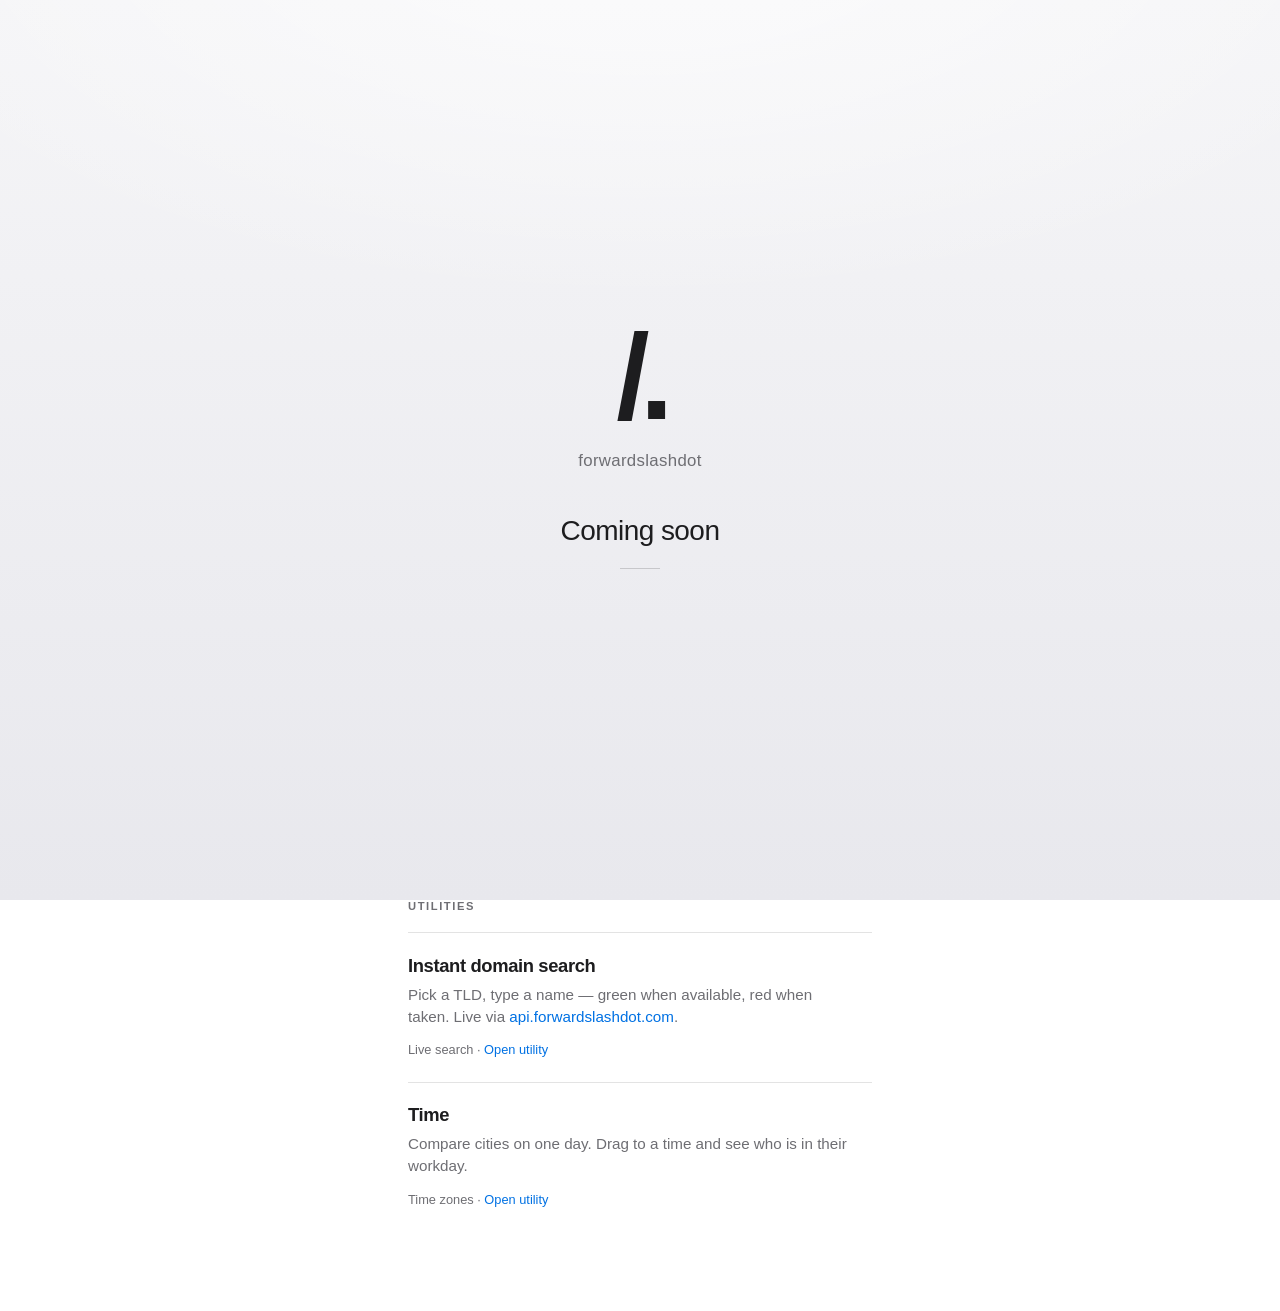
==== index.html @ 37dafa79 "Add the time comparison utility to the public site. The page runs in the browser, and llms.txt docum" ====
<!DOCTYPE html>
<html lang="en">
<head>
  <meta charset="utf-8" />
  <meta name="viewport" content="width=device-width, initial-scale=1" />
  <title>forwardslashdot</title>
  <meta name="description" content="forwardslashdot — coming soon." />
  <style>
    :root {
      --bg-top: #f5f5f7;
      --bg-bottom: #e8e8ed;
      --ink: #1d1d1f;
      --ink-soft: #6e6e73;
      --mark: #1d1d1f;
      --glow: rgba(255, 255, 255, 0.7);
      --link: #0071e3;
      --hairline: rgba(29, 29, 31, 0.12);
    }

    * {
      box-sizing: border-box;
      margin: 0;
      padding: 0;
    }

    html {
      scroll-behavior: smooth;
    }

    body {
      min-height: 100%;
      font-family: "SF Pro Display", "SF Pro Text", -apple-system, BlinkMacSystemFont,
        "Helvetica Neue", Helvetica, Arial, sans-serif;
      color: var(--ink);
      background:
        radial-gradient(120% 80% at 50% -10%, var(--glow), transparent 55%),
        linear-gradient(180deg, var(--bg-top) 0%, var(--bg-bottom) 100%);
      background-attachment: fixed;
      -webkit-font-smoothing: antialiased;
      text-rendering: optimizeLegibility;
    }

    a {
      color: var(--link);
      text-decoration: none;
    }

    a:hover {
      text-decoration: underline;
      text-underline-offset: 0.15em;
    }

    .stage {
      min-height: 100vh;
      display: grid;
      place-items: center;
      padding: 2.5rem 1.5rem 3rem;
    }

    .hero {
      text-align: center;
      max-width: 28rem;
    }

    .mark {
      display: block;
      font-size: clamp(4.5rem, 18vw, 7.5rem);
      font-weight: 600;
      letter-spacing: -0.08em;
      line-height: 0.9;
      color: var(--mark);
      opacity: 0;
      transform: translateY(12px);
      animation: rise 1.1s cubic-bezier(0.22, 1, 0.36, 1) 0.1s forwards;
    }

    .name {
      margin-top: 1.25rem;
      font-size: clamp(0.95rem, 2.4vw, 1.05rem);
      font-weight: 500;
      letter-spacing: 0.02em;
      color: var(--ink-soft);
      opacity: 0;
      transform: translateY(10px);
      animation: rise 1s cubic-bezier(0.22, 1, 0.36, 1) 0.35s forwards;
    }

    .tag {
      margin-top: 2.75rem;
      font-size: clamp(1.35rem, 4vw, 1.75rem);
      font-weight: 500;
      letter-spacing: -0.02em;
      color: var(--ink);
      opacity: 0;
      transform: translateY(10px);
      animation: rise 1s cubic-bezier(0.22, 1, 0.36, 1) 0.55s forwards;
    }

    .rule {
      width: 2.5rem;
      height: 1px;
      margin: 1.35rem auto 0;
      background: rgba(29, 29, 31, 0.18);
      transform: scaleX(0);
      transform-origin: center;
      animation: draw 0.8s cubic-bezier(0.22, 1, 0.36, 1) 0.85s forwards;
    }

    .utilities {
      max-width: 32rem;
      margin: 0 auto;
      padding: 0 1.5rem 5rem;
      opacity: 0;
      transform: translateY(14px);
      animation: rise 1s cubic-bezier(0.22, 1, 0.36, 1) 1s forwards;
    }

    .utilities-label {
      font-size: 0.7rem;
      font-weight: 600;
      letter-spacing: 0.14em;
      text-transform: uppercase;
      color: var(--ink-soft);
      margin-bottom: 1.25rem;
    }

    .utility {
      padding-top: 1.35rem;
      padding-bottom: 1.35rem;
      border-top: 1px solid var(--hairline);
    }

    .utility h2 {
      font-size: 1.15rem;
      font-weight: 560;
      letter-spacing: -0.02em;
      margin-bottom: 0.45rem;
    }

    .utility h2 a {
      color: var(--ink);
    }

    .utility h2 a:hover {
      color: var(--link);
    }

    .utility p {
      font-size: 0.95rem;
      line-height: 1.45;
      color: var(--ink-soft);
      max-width: 28rem;
    }

    .utility .meta {
      margin-top: 0.85rem;
      font-size: 0.8rem;
      color: var(--ink-soft);
    }

    @keyframes rise {
      to {
        opacity: 1;
        transform: translateY(0);
      }
    }

    @keyframes draw {
      to {
        transform: scaleX(1);
      }
    }

    @media (prefers-reduced-motion: reduce) {
      .mark, .name, .tag, .rule, .utilities {
        animation: none;
        opacity: 1;
        transform: none;
      }
    }
  </style>
</head>
<body>
  <main class="stage">
    <div class="hero">
      <span class="mark" aria-label="forwardslashdot">/.</span>
      <p class="name">forwardslashdot</p>
      <p class="tag">Coming soon</p>
      <div class="rule" aria-hidden="true"></div>
    </div>
  </main>

  <section class="utilities" aria-labelledby="utilities-heading">
    <p class="utilities-label" id="utilities-heading">Utilities</p>
    <article class="utility">
      <h2><a href="/utilities/domain.html">Instant domain search</a></h2>
      <p>
        Pick a TLD, type a name — green when available, red when taken. Live via
        <a href="https://api.forwardslashdot.com/health">api.forwardslashdot.com</a>.
      </p>
      <p class="meta">
        Live search ·
        <a href="/utilities/domain.html">Open utility</a>
      </p>
    </article>
    <article class="utility">
      <h2><a href="/utilities/time.html">Time</a></h2>
      <p>
        Compare cities on one day. Drag to a time and see who is in their workday.
      </p>
      <p class="meta">
        Time zones ·
        <a href="/utilities/time.html">Open utility</a>
      </p>
    </article>
  </section>
</body>
</html>
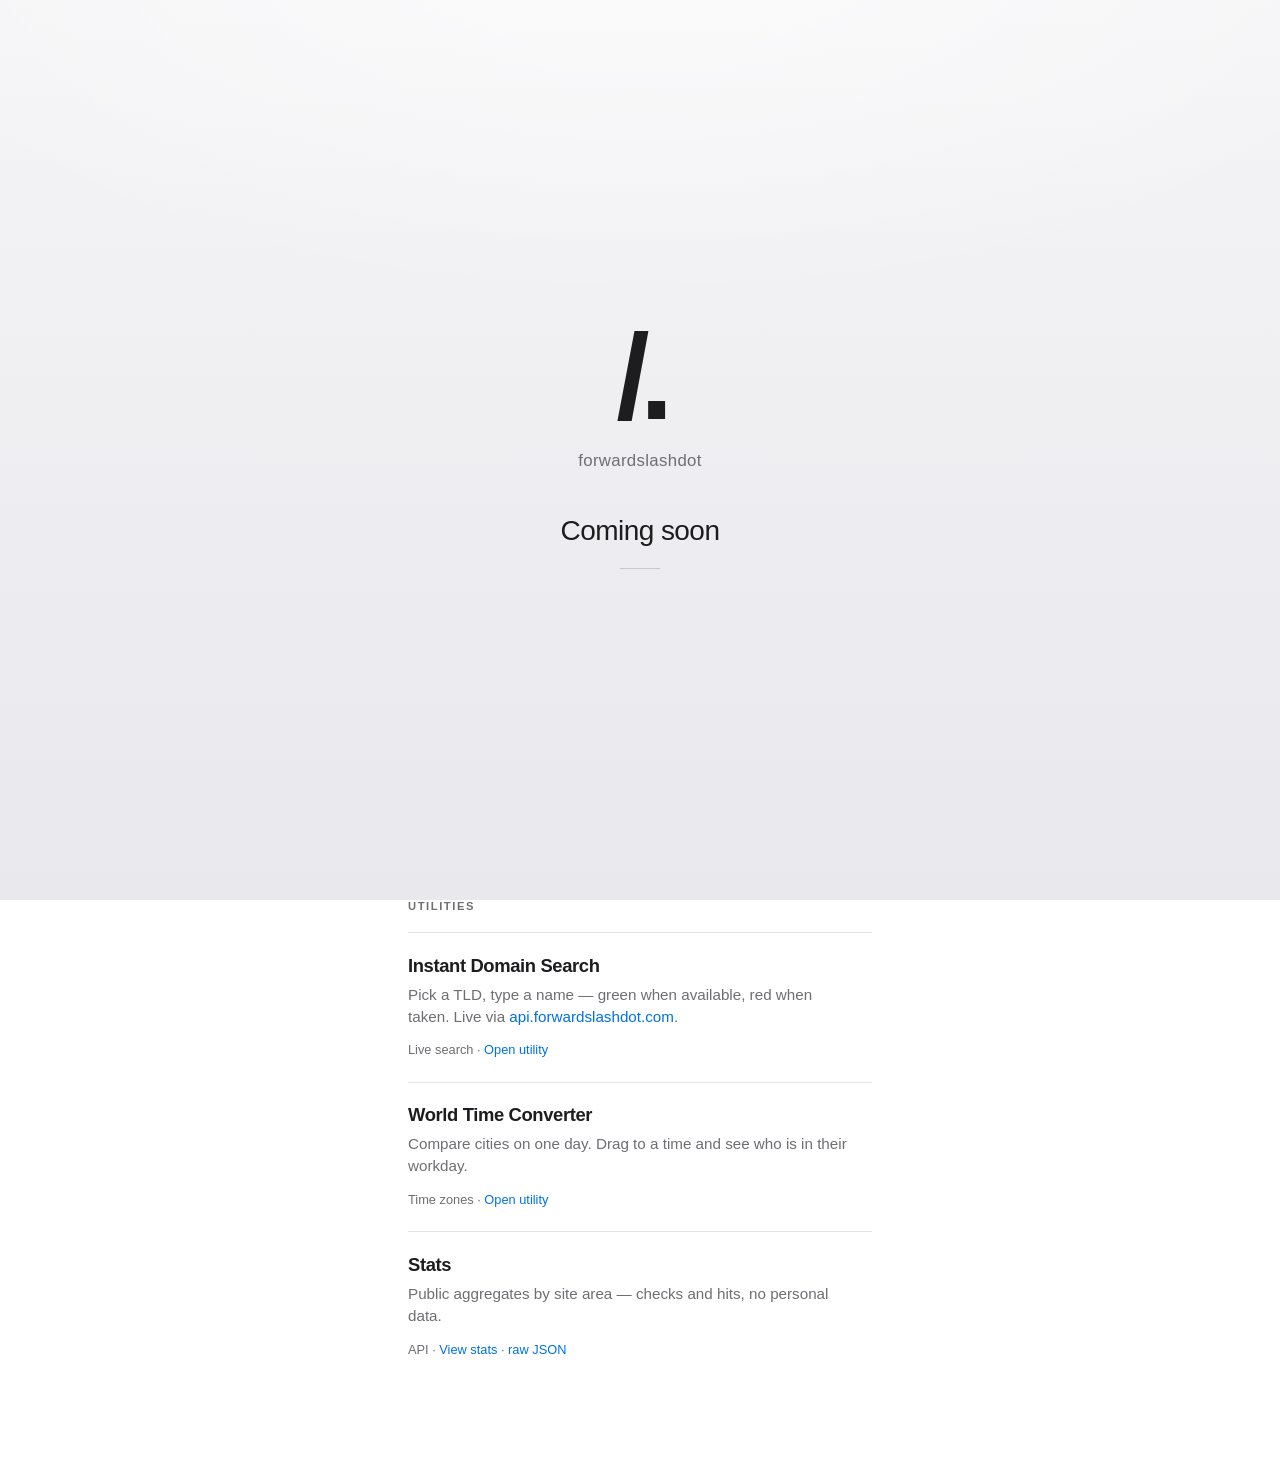
==== commit c0a3bea9: "Rename utility URLs, area stats, and SEO foundations Ship Instant Domain Search and World Time Conve" ====
--- a/index.html
+++ b/index.html
@@ -3,8 +3,14 @@
 <head>
   <meta charset="utf-8" />
   <meta name="viewport" content="width=device-width, initial-scale=1" />
-  <title>forwardslashdot</title>
-  <meta name="description" content="forwardslashdot — coming soon." />
+  <title>forwardslashdot — /.</title>
+  <meta name="description" content="forwardslashdot ( / . ) — Instant Domain Search, World Time Converter, and public API stats." />
+  <link rel="canonical" href="https://www.forwardslashdot.com/" />
+  <meta property="og:title" content="forwardslashdot — /." />
+  <meta property="og:description" content="Instant Domain Search, World Time Converter, and public API stats from forwardslashdot." />
+  <meta property="og:url" content="https://www.forwardslashdot.com/" />
+  <meta name="theme-color" content="#f5f5f7" />
+  <link rel="icon" href="data:image/svg+xml,%3Csvg xmlns='http://www.w3.org/2000/svg' viewBox='0 0 64 64'%3E%3Crect width='64' height='64' rx='14' fill='%231d1d1f'/%3E%3Ctext x='32' y='42' text-anchor='middle' font-family='Helvetica,Arial,sans-serif' font-size='26' font-weight='600' fill='white'%3E/.%3C/text%3E%3C/svg%3E" />
   <style>
     :root {
       --bg-top: #f5f5f7;
@@ -193,24 +199,36 @@
   <section class="utilities" aria-labelledby="utilities-heading">
     <p class="utilities-label" id="utilities-heading">Utilities</p>
     <article class="utility">
-      <h2><a href="/utilities/domain.html">Instant domain search</a></h2>
+      <h2><a href="/instantdomainsearch/">Instant Domain Search</a></h2>
       <p>
         Pick a TLD, type a name — green when available, red when taken. Live via
         <a href="https://api.forwardslashdot.com/health">api.forwardslashdot.com</a>.
       </p>
       <p class="meta">
         Live search ·
-        <a href="/utilities/domain.html">Open utility</a>
+        <a href="/instantdomainsearch/">Open utility</a>
       </p>
     </article>
     <article class="utility">
-      <h2><a href="/utilities/time.html">Time</a></h2>
+      <h2><a href="/worldtimeconverter">World Time Converter</a></h2>
       <p>
         Compare cities on one day. Drag to a time and see who is in their workday.
       </p>
       <p class="meta">
         Time zones ·
-        <a href="/utilities/time.html">Open utility</a>
+        <a href="/worldtimeconverter">Open utility</a>
+      </p>
+    </article>
+    <article class="utility">
+      <h2><a href="/stats/">Stats</a></h2>
+      <p>
+        Public aggregates by site area — checks and hits, no personal data.
+      </p>
+      <p class="meta">
+        API ·
+        <a href="/stats/">View stats</a>
+        ·
+        <a href="https://api.forwardslashdot.com/stats">raw JSON</a>
       </p>
     </article>
   </section>
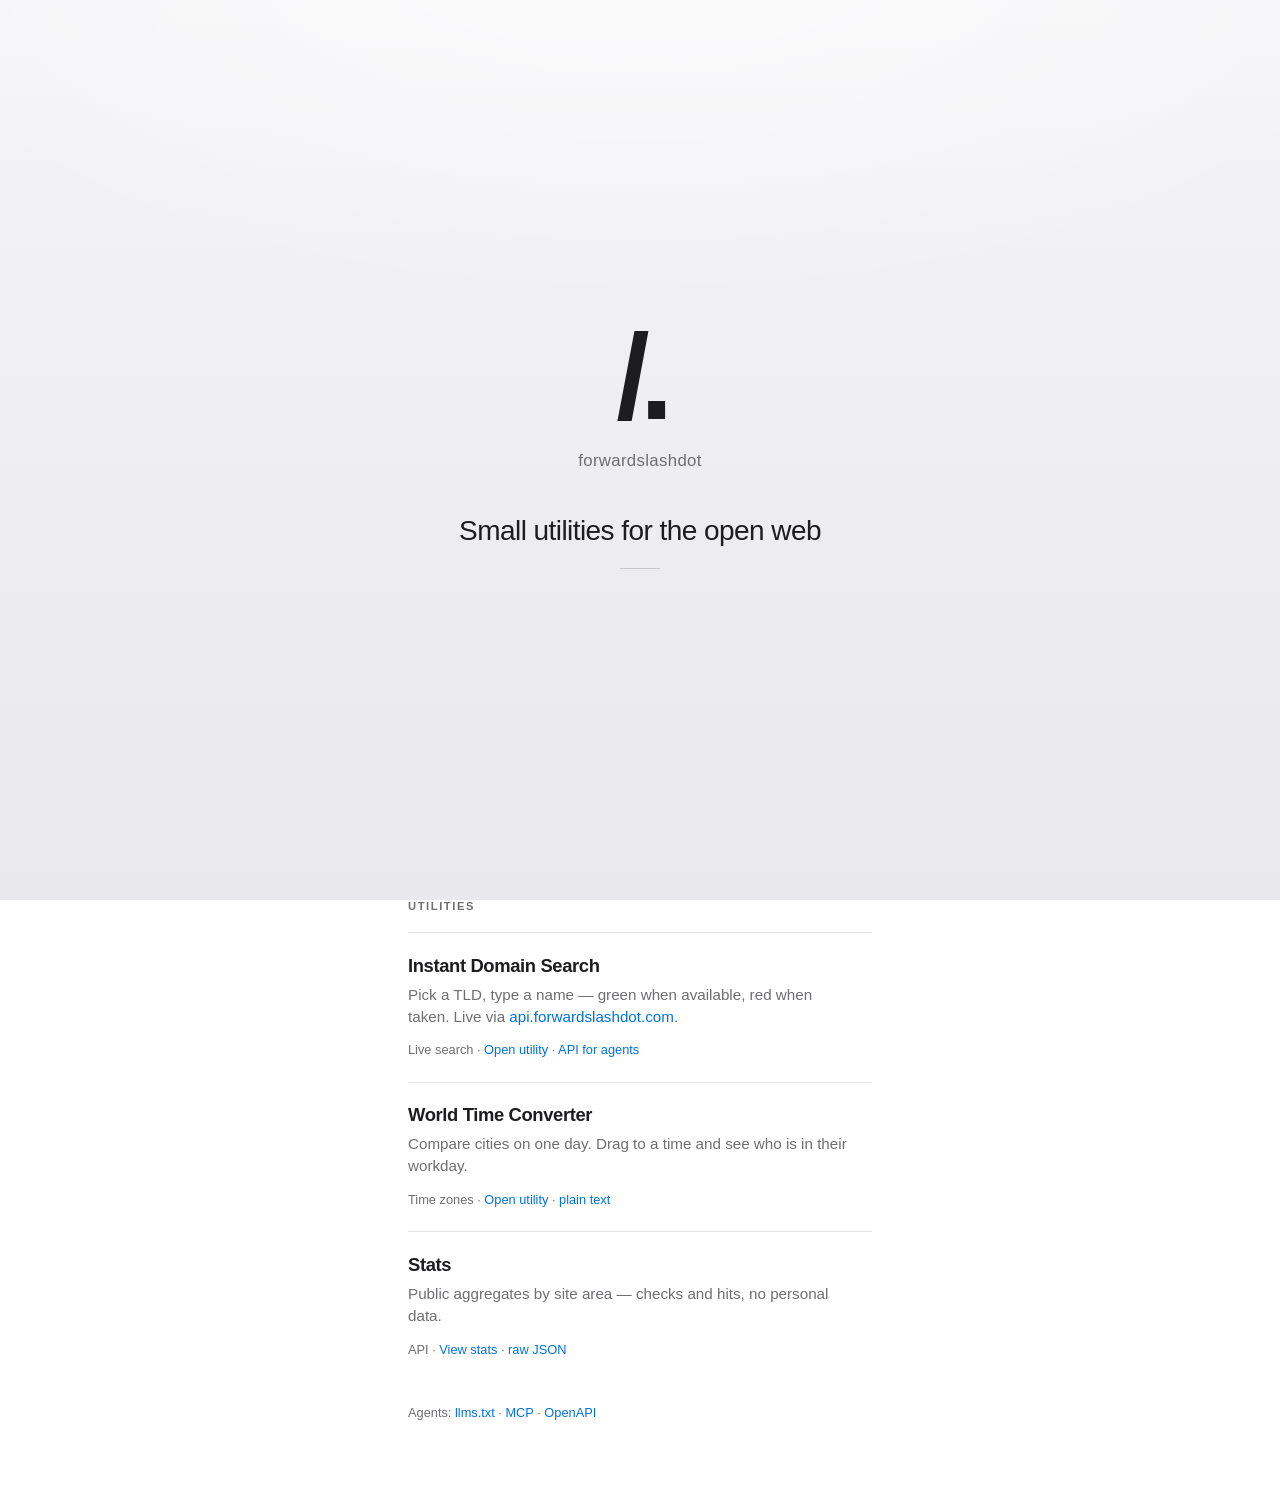
==== commit 042a1b13: "seo: fix OG card, discovery redirects, and affiliate-ready domain UI Serve /time.svg and /time.txt f" ====
--- a/index.html
+++ b/index.html
@@ -6,11 +6,30 @@
   <title>forwardslashdot — /.</title>
   <meta name="description" content="forwardslashdot ( / . ) — Instant Domain Search, World Time Converter, and public API stats." />
   <link rel="canonical" href="https://www.forwardslashdot.com/" />
+  <link rel="alternate" type="text/plain" href="/llms.txt" title="LLM reference" />
+  <link rel="describedby" href="/llms.txt" />
   <meta property="og:title" content="forwardslashdot — /." />
   <meta property="og:description" content="Instant Domain Search, World Time Converter, and public API stats from forwardslashdot." />
   <meta property="og:url" content="https://www.forwardslashdot.com/" />
+  <meta property="og:image" content="https://www.forwardslashdot.com/time.svg" />
+  <meta name="twitter:card" content="summary_large_image" />
   <meta name="theme-color" content="#f5f5f7" />
   <link rel="icon" href="data:image/svg+xml,%3Csvg xmlns='http://www.w3.org/2000/svg' viewBox='0 0 64 64'%3E%3Crect width='64' height='64' rx='14' fill='%231d1d1f'/%3E%3Ctext x='32' y='42' text-anchor='middle' font-family='Helvetica,Arial,sans-serif' font-size='26' font-weight='600' fill='white'%3E/.%3C/text%3E%3C/svg%3E" />
+  <script type="application/ld+json">
+  {
+    "@context": "https://schema.org",
+    "@type": "WebSite",
+    "name": "forwardslashdot",
+    "alternateName": "/.",
+    "url": "https://www.forwardslashdot.com/",
+    "description": "Instant Domain Search, World Time Converter, and public API stats.",
+    "potentialAction": {
+      "@type": "SearchAction",
+      "target": "https://www.forwardslashdot.com/instantdomainsearch/",
+      "query-input": "required name=domain"
+    }
+  }
+  </script>
   <style>
     :root {
       --bg-top: #f5f5f7;
@@ -191,7 +210,7 @@
     <div class="hero">
       <span class="mark" aria-label="forwardslashdot">/.</span>
       <p class="name">forwardslashdot</p>
-      <p class="tag">Coming soon</p>
+      <p class="tag">Small utilities for the open web</p>
       <div class="rule" aria-hidden="true"></div>
     </div>
   </main>
@@ -207,6 +226,8 @@
       <p class="meta">
         Live search ·
         <a href="/instantdomainsearch/">Open utility</a>
+        ·
+        <a href="https://api.forwardslashdot.com/llms.txt">API for agents</a>
       </p>
     </article>
     <article class="utility">
@@ -217,6 +238,8 @@
       <p class="meta">
         Time zones ·
         <a href="/worldtimeconverter">Open utility</a>
+        ·
+        <a href="/time.txt">plain text</a>
       </p>
     </article>
     <article class="utility">
@@ -231,6 +254,13 @@
         <a href="https://api.forwardslashdot.com/stats">raw JSON</a>
       </p>
     </article>
+    <p class="meta" style="margin-top:1.5rem;font-size:0.8rem;color:var(--ink-soft)">
+      Agents: <a href="/llms.txt">llms.txt</a>
+      ·
+      <a href="https://api.forwardslashdot.com/.well-known/mcp.json">MCP</a>
+      ·
+      <a href="https://api.forwardslashdot.com/openapi.json">OpenAPI</a>
+    </p>
   </section>
 </body>
 </html>
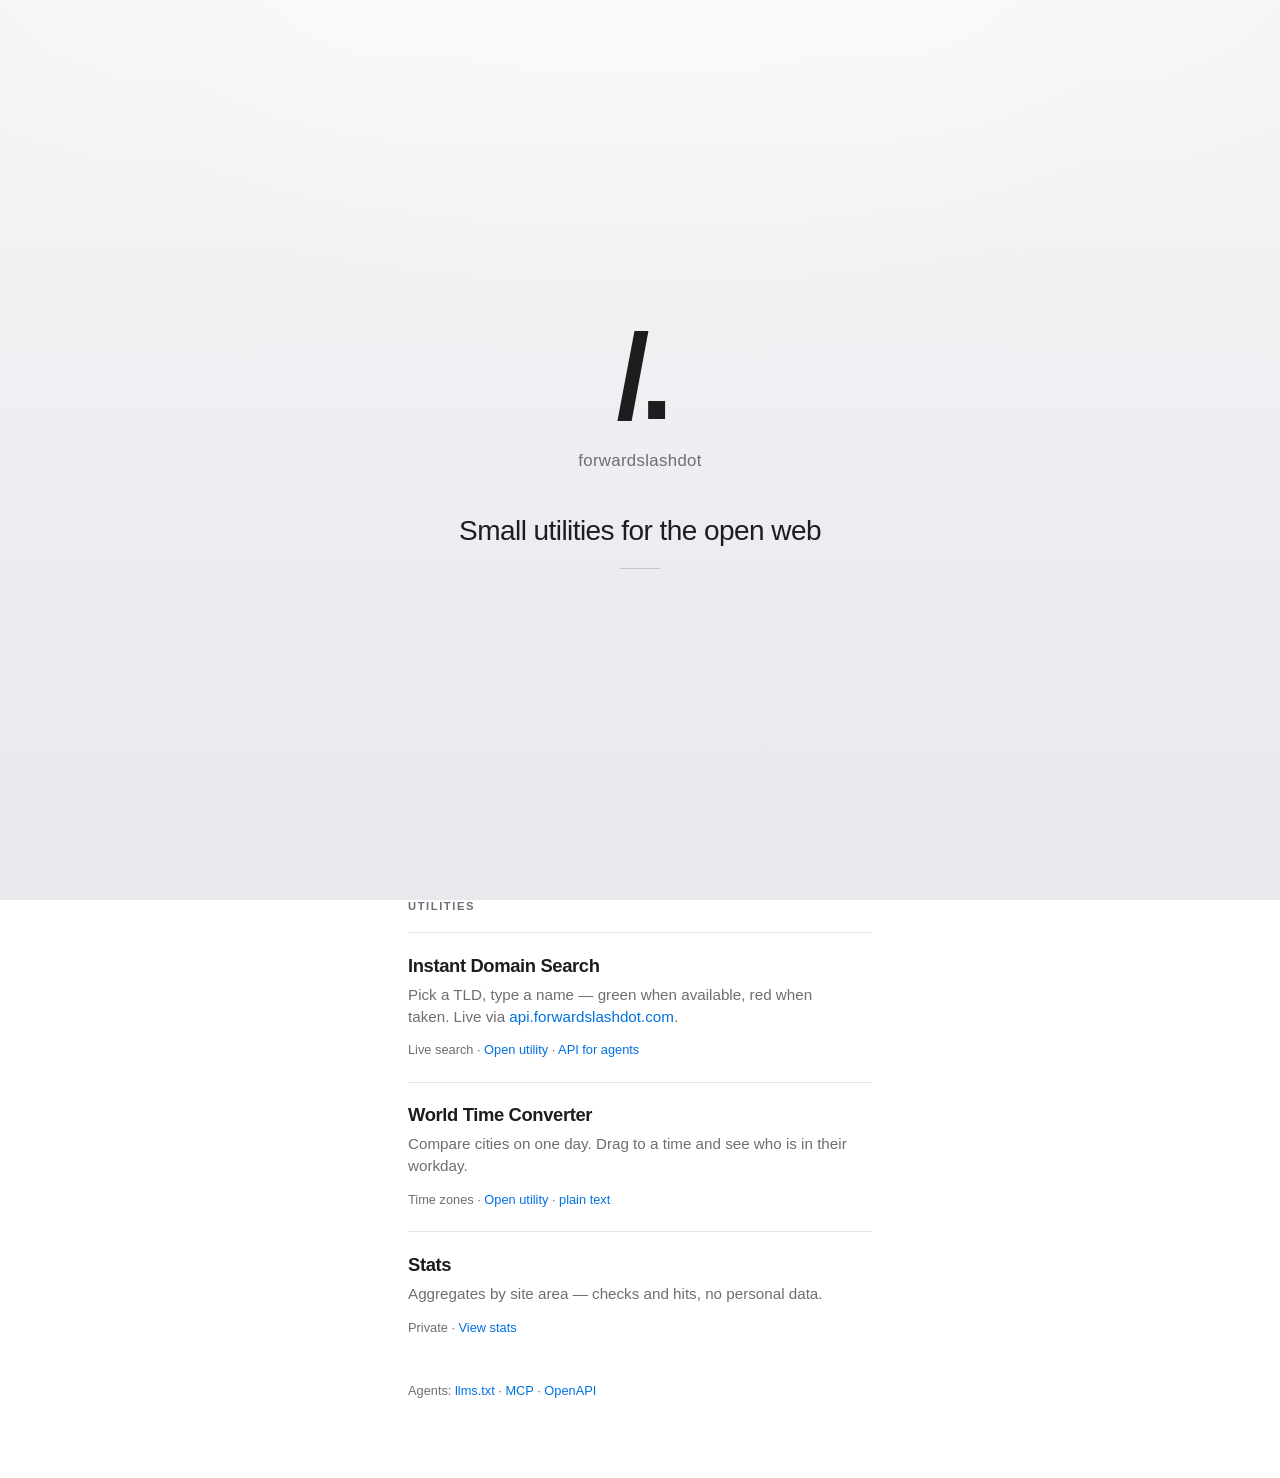
==== commit 70fc7d28: "Password-protect the stats page and JSON. The public page and the API both stay closed unless STATS_" ====
--- a/index.html
+++ b/index.html
@@ -3,6 +3,7 @@
 <head>
   <meta charset="utf-8" />
   <meta name="viewport" content="width=device-width, initial-scale=1" />
+  <meta name="impact-site-verification" value="1839c96a-81ef-4485-b208-492949b9b396" />
   <title>forwardslashdot — /.</title>
   <meta name="description" content="forwardslashdot ( / . ) — Instant Domain Search, World Time Converter, and public API stats." />
   <link rel="canonical" href="https://www.forwardslashdot.com/" />
@@ -245,13 +246,11 @@
     <article class="utility">
       <h2><a href="/stats/">Stats</a></h2>
       <p>
-        Public aggregates by site area — checks and hits, no personal data.
+        Aggregates by site area — checks and hits, no personal data.
       </p>
       <p class="meta">
-        API ·
+        Private ·
         <a href="/stats/">View stats</a>
-        ·
-        <a href="https://api.forwardslashdot.com/stats">raw JSON</a>
       </p>
     </article>
     <p class="meta" style="margin-top:1.5rem;font-size:0.8rem;color:var(--ink-soft)">
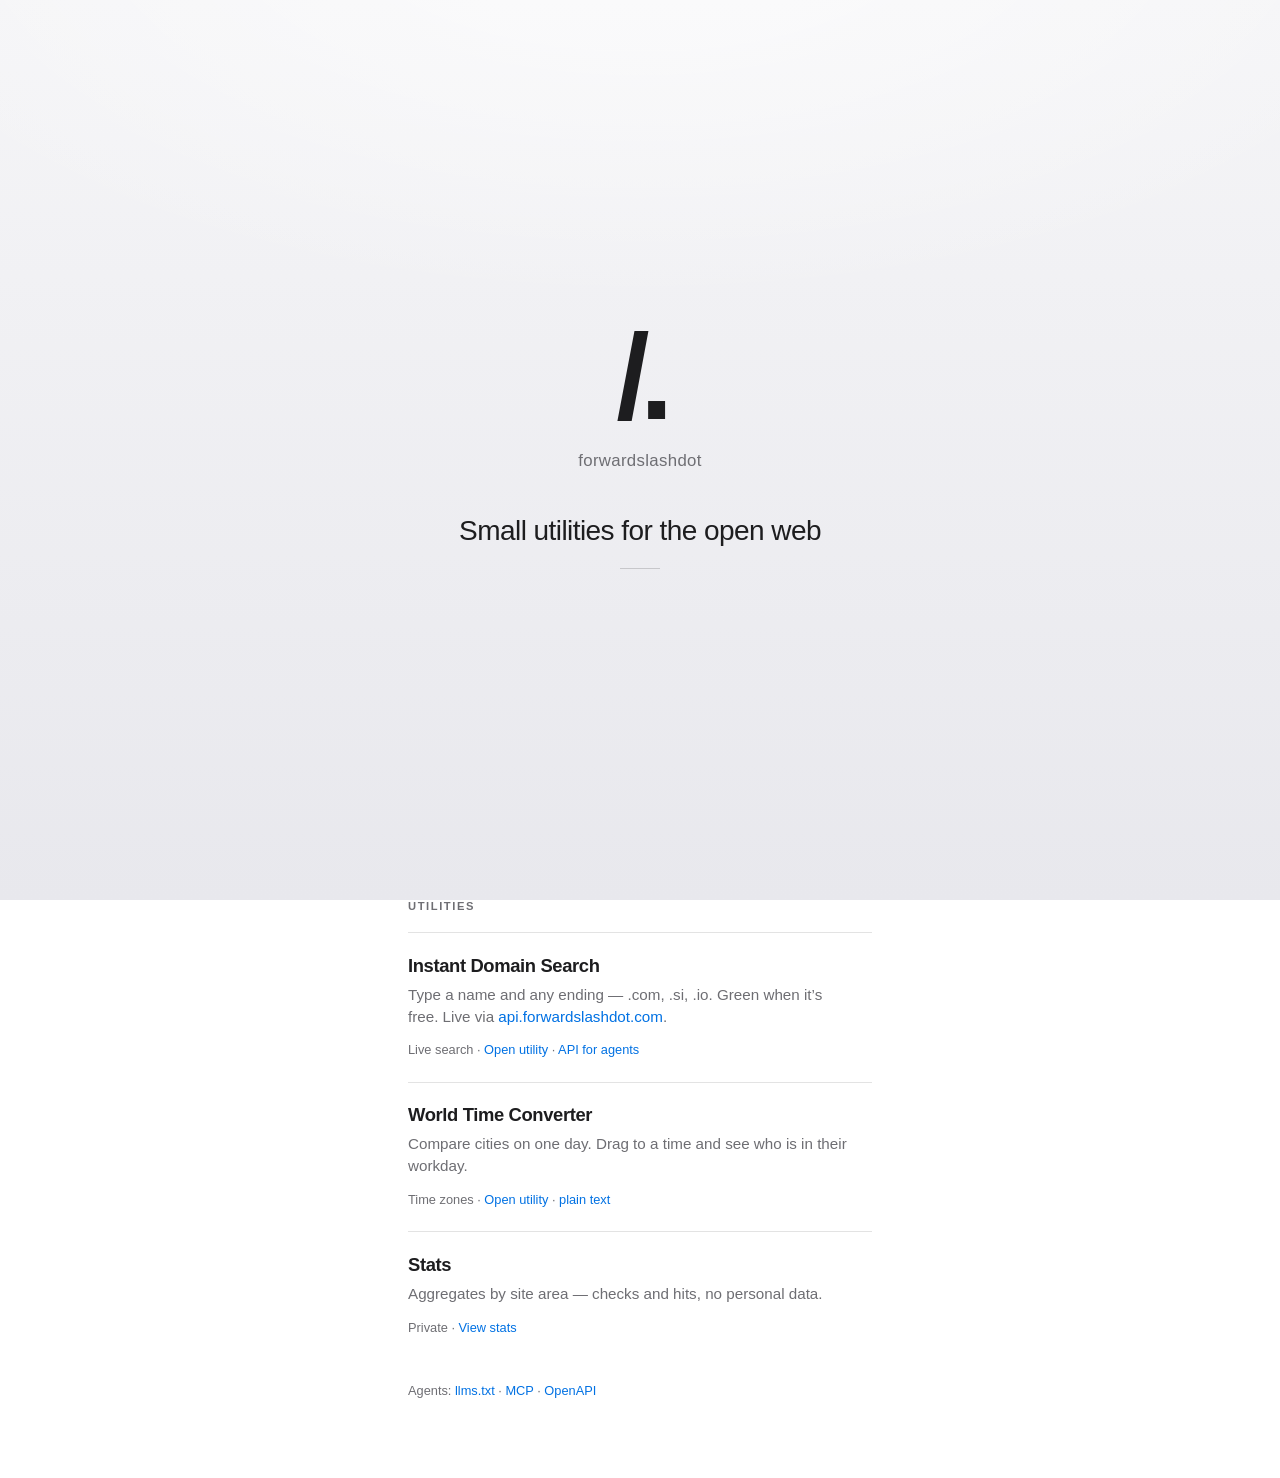
==== commit d07dfd6c: "Let domain search use any ending. People can type .si, .biz, or .co.uk beside the name, and agents g" ====
--- a/index.html
+++ b/index.html
@@ -5,12 +5,12 @@
   <meta name="viewport" content="width=device-width, initial-scale=1" />
   <meta name="impact-site-verification" value="1839c96a-81ef-4485-b208-492949b9b396" />
   <title>forwardslashdot — /.</title>
-  <meta name="description" content="forwardslashdot ( / . ) — Instant Domain Search, World Time Converter, and public API stats." />
+  <meta name="description" content="forwardslashdot ( / . ) — Instant Domain Search and World Time Converter." />
   <link rel="canonical" href="https://www.forwardslashdot.com/" />
   <link rel="alternate" type="text/plain" href="/llms.txt" title="LLM reference" />
   <link rel="describedby" href="/llms.txt" />
   <meta property="og:title" content="forwardslashdot — /." />
-  <meta property="og:description" content="Instant Domain Search, World Time Converter, and public API stats from forwardslashdot." />
+  <meta property="og:description" content="Instant Domain Search and World Time Converter from forwardslashdot." />
   <meta property="og:url" content="https://www.forwardslashdot.com/" />
   <meta property="og:image" content="https://www.forwardslashdot.com/time.svg" />
   <meta name="twitter:card" content="summary_large_image" />
@@ -23,7 +23,7 @@
     "name": "forwardslashdot",
     "alternateName": "/.",
     "url": "https://www.forwardslashdot.com/",
-    "description": "Instant Domain Search, World Time Converter, and public API stats.",
+    "description": "Instant Domain Search and World Time Converter.",
     "potentialAction": {
       "@type": "SearchAction",
       "target": "https://www.forwardslashdot.com/instantdomainsearch/",
@@ -221,7 +221,7 @@
     <article class="utility">
       <h2><a href="/instantdomainsearch/">Instant Domain Search</a></h2>
       <p>
-        Pick a TLD, type a name — green when available, red when taken. Live via
+        Type a name and any ending — .com, .si, .io. Green when it’s free. Live via
         <a href="https://api.forwardslashdot.com/health">api.forwardslashdot.com</a>.
       </p>
       <p class="meta">
